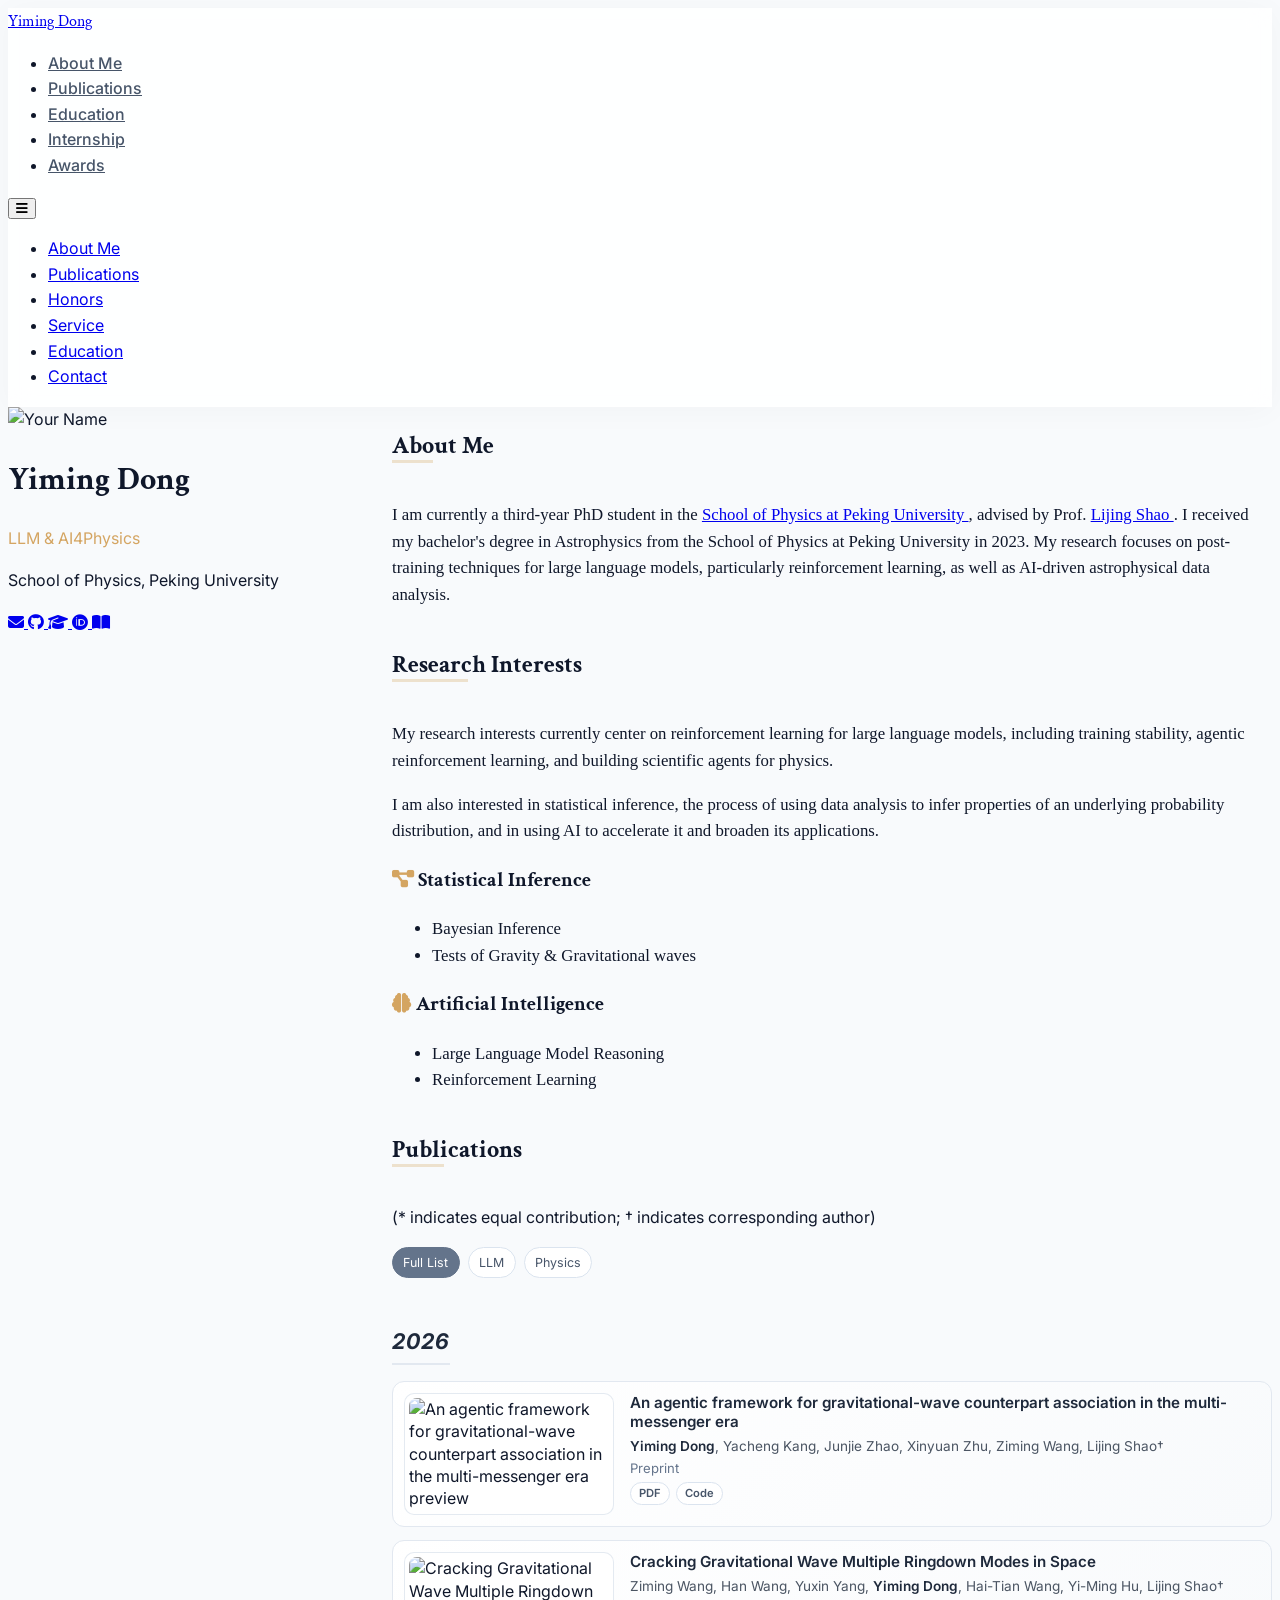
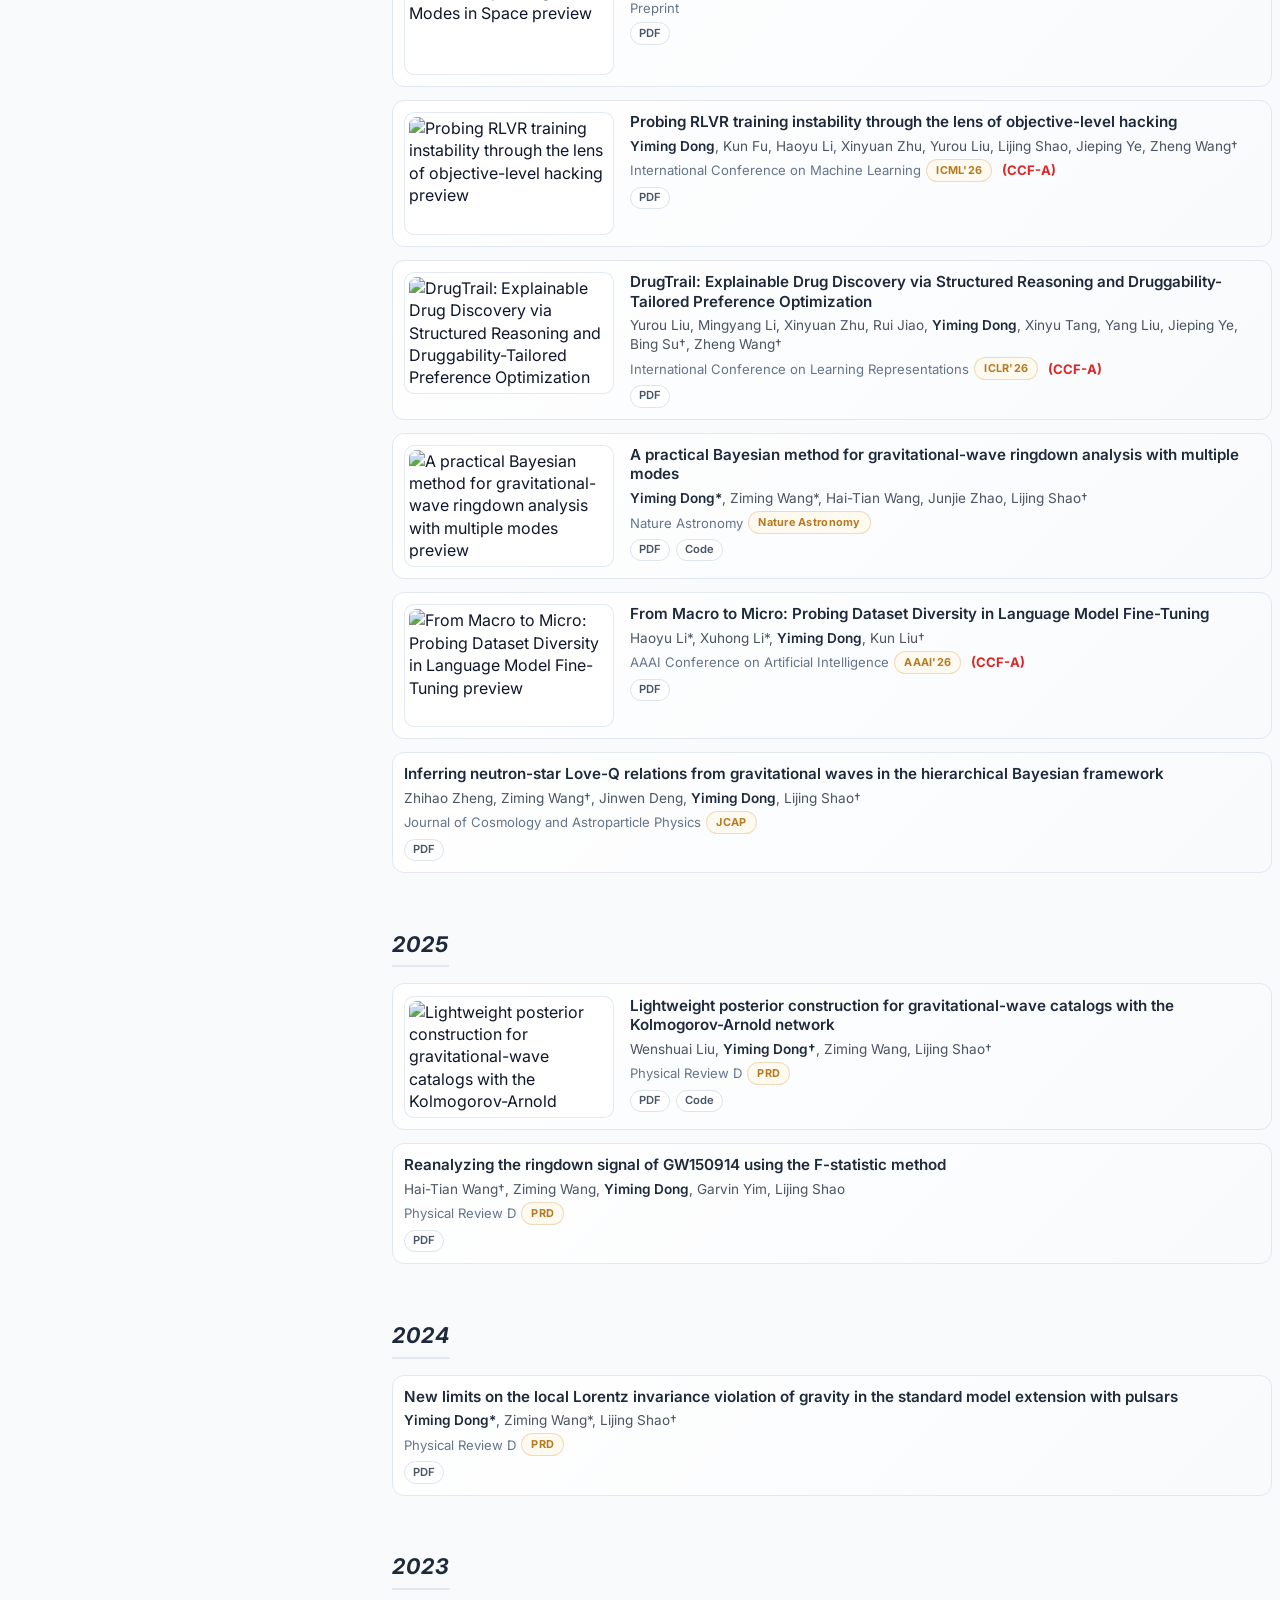
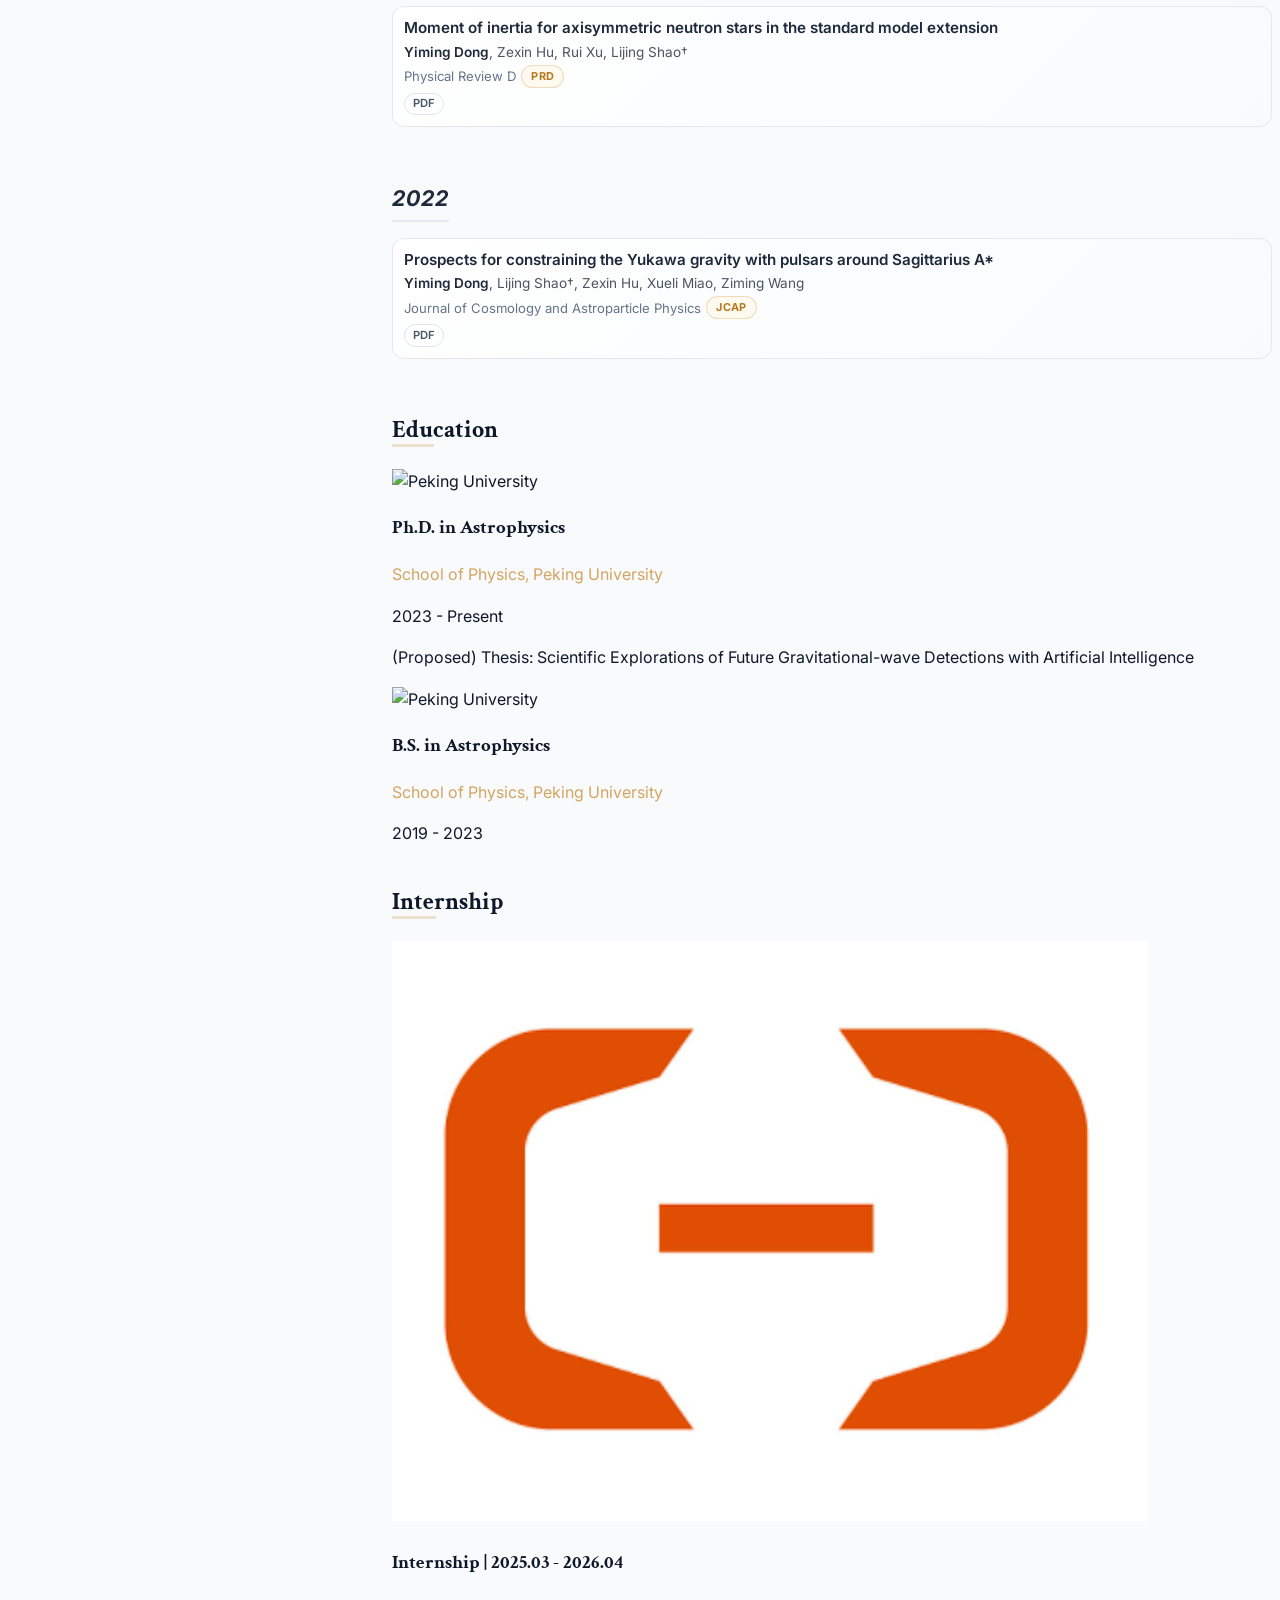
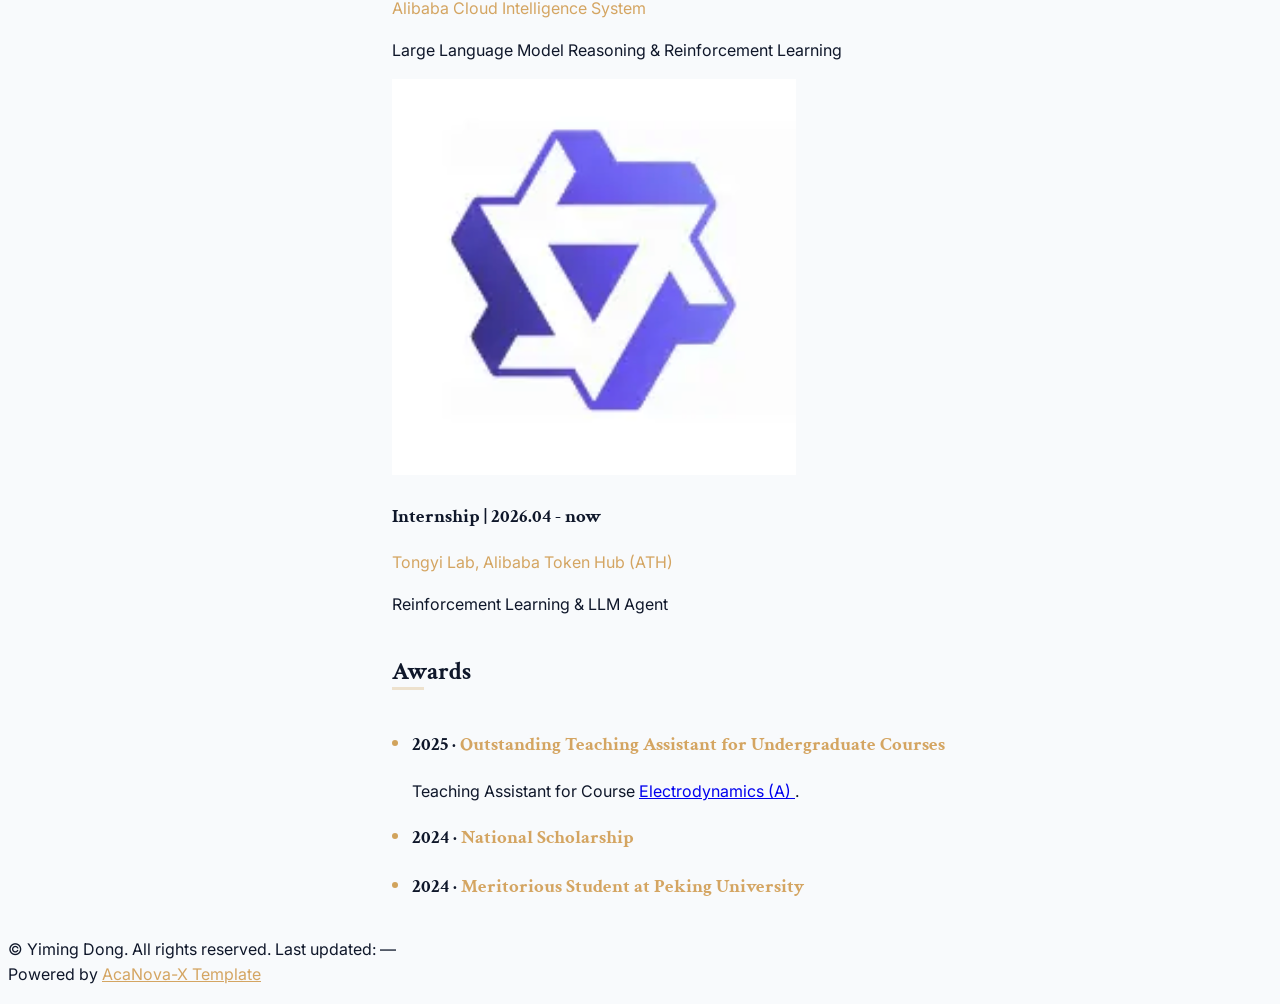
==== index.html @ 775a34cb "[REF] refactor of homepage" ====
<!DOCTYPE html>
<html lang="en" class="scroll-smooth">
<head>
    <meta charset="UTF-8">
    <meta name="viewport" content="width=device-width, initial-scale=1.0">
    <title>Yiming Dong - Academic Homepage</title>
    <link rel="preconnect" href="https://fonts.googleapis.com">
    <link rel="preconnect" href="https://fonts.gstatic.com" crossorigin>
    <link href="https://fonts.googleapis.com/css2?family=Crimson+Text:ital,wght@0,400;0,600;0,700;1,400&family=Inter:wght@300;400;500;600;700&display=swap" rel="stylesheet">
    <link rel="stylesheet" href="styles.css">
    <link rel="stylesheet" href="https://cdnjs.cloudflare.com/ajax/libs/font-awesome/6.4.0/css/all.min.css">
    <script src="https://cdn.tailwindcss.com"></script>
    <script>
      tailwind.config = {
        theme: {
          extend: {
            colors: {
              background: '#fefffe',
              foreground: '#0f172a',
              primary: '#1e293b',
              accent: '#d4a562',
              'accent-dark': '#b88a4d',
              muted: '#64748b',
            },
            fontFamily: {
              sans: ['Inter', 'sans-serif'],
              serif: ['Crimson Text', 'serif'],
            }
          }
        }
      }
    </script>
</head>
<body class="bg-background text-foreground antialiased font-sans">
    <!-- Top Navigation -->
    <nav class="top-nav glass fixed top-0 left-0 right-0 z-50 transition-all duration-300">
        <div class="max-w-7xl mx-auto px-4 sm:px-6 lg:px-8">
            <div class="flex justify-between items-center h-16 lg:h-20">
                <!-- Logo/Name -->
                <div class="flex-shrink-0">
                    <a href="#" class="text-xl lg:text-2xl font-serif font-semibold text-primary hover:text-accent transition-colors duration-200">
                        Yiming Dong
                    </a>
                </div>

                <!-- Desktop Navigation -->
                <div class="hidden lg:block">
                    <div class="ml-10 flex items-center space-x-8">
                        <ul class="nav-links flex space-x-8">
                            <li><a href="#about" class="nav-item">About Me</a></li>
                            <li><a href="#publications" class="nav-item">Publications</a></li>
                            <li><a href="#educations" class="nav-item">Education</a></li>
                            <li><a href="#services" class="nav-item">Internship</a></li>
                            <li><a href="#honors" class="nav-item">Awards</a></li>
                        </ul>
                    </div>
                </div>

                <!-- Mobile Menu Button -->
                <div class="lg:hidden flex items-center">
                    <button class="mobile-menu-btn p-2 rounded-md text-neutral-600 hover:text-primary">
                        <i class="fas fa-bars"></i>
                    </button>
                </div>
            </div>
            
            <!-- Mobile Menu -->
            <div class="mobile-menu hidden lg:hidden absolute top-16 left-0 w-full bg-white/95 backdrop-blur-md border-b border-neutral-200 shadow-lg" id="mobile-menu">
                <ul class="flex flex-col py-4 px-4 space-y-4">
                    <li><a href="#about" class="mobile-nav-item block text-neutral-600 hover:text-primary font-medium">About Me</a></li>
                    <li><a href="#publications" class="mobile-nav-item block text-neutral-600 hover:text-primary font-medium">Publications</a></li>
                    <li><a href="#honors" class="mobile-nav-item block text-neutral-600 hover:text-primary font-medium">Honors</a></li>
                    <li><a href="#services" class="mobile-nav-item block text-neutral-600 hover:text-primary font-medium">Service</a></li>
                    <li><a href="#educations" class="mobile-nav-item block text-neutral-600 hover:text-primary font-medium">Education</a></li>
                    <li><a href="#contact" class="mobile-nav-item block text-neutral-600 hover:text-primary font-medium">Contact</a></li>
                </ul>
            </div>
        </div>
    </nav>

    <!-- Main Content Grid -->
    <main class="min-h-screen pt-20 lg:pt-28 pb-12">
        <div class="w-full max-w-[1380px] mx-auto px-4 sm:px-6 lg:px-8">
            <div class="grid-layout">
                
                <!-- Left Column - Profile (Sticky) -->
                <div class="profile-column">
                    <div class="profile-card sticky top-24">
                        <!-- Profile Image -->
                        <div class="profile-image-container mb-6 mx-auto max-w-[180px]">
                            <img src="assets/profile.png" id="profile-img" alt="Your Name" class="w-full h-auto rounded-xl shadow-sm bg-gray-200">
                        </div>

                        <!-- Name and Title -->
                        <div class="text-center mb-6">
                            <h1 class="text-3xl font-serif font-bold text-primary mb-2">Yiming Dong</h1>
                            <p class="text-lg text-accent font-medium mb-1">LLM & AI4Physics</p>
                            <p class="text-neutral-600 mb-2">School of Physics, Peking University</p>
                        </div>

                        <!-- Contact Links -->
                        <div class="social-links flex flex-wrap justify-center gap-3 mb-6">
    
                        <!-- Email -->
                        <a href="#"
                        class="social-btn email-pop"
                        title="Email"
                        aria-label="Email">
                        <i class="fas fa-envelope"></i>
                        <span class="pop-text" aria-hidden="true">ydong@pku.edu.cn</span>
                        </a>

                        <!-- GitHub -->
                        <a href="https://github.com/Yiming-astro"
                        target="_blank"
                        class="social-btn"
                        title="GitHub">
                            <i class="fab fa-github"></i>
                        </a>

                        <!-- Google Scholar -->
                        <a href="https://scholar.google.com/citations?user=AsPlORUAAAAJ&hl=ja&oi=ao"
                        target="_blank"
                        class="social-btn"
                        title="Google Scholar">
                            <i class="fas fa-graduation-cap"></i>
                        </a>

                        <!-- ORCID -->
                        <a href="https://orcid.org/0000-0001-5371-4697"
                        target="_blank"
                        class="social-btn"
                        title="ORCID">
                            <i class="fab fa-orcid"></i>
                        </a>

                        <!-- OpenReview -->
                        <a href="https://openreview.net/profile?id=%7EYiming_Dong2"
                        target="_blank"
                        class="social-btn"
                        title="OpenReview">
                            <i class="fas fa-book-open"></i>
                        </a>

                    </div>

                         

                    </div>
                </div>

                <!-- Right Column - Content -->
                <div class="content-column space-y-12">
                    
                    <!-- About Section -->
                    <section id="homepage" class="scroll-mt-24">
                        <span id="about"></span> <!-- Anchor for About link -->
                        <div class="section-header mb-6">
                            <h2 class="text-3xl font-serif font-bold text-primary">About Me</h2>
                        </div>
                        <div class="prose max-w-none text-neutral-600 text-justify formal-font">
                            <p class="mb-4">
                                I am currently a third-year PhD student in the 
                                <a
                                href="https://www.phy.pku.edu.cn"
                                target="_blank"
                                rel="noopener noreferrer"
                                class="text-sky-500 hover:text-sky-600 underline underline-offset-2"
                                >
                                School of Physics at Peking University
                                </a>
                                , advised by Prof. 
                                <a
                                href="http://friendshao.github.io/about"
                                target="_blank"
                                rel="noopener noreferrer"
                                class="text-sky-500 hover:text-sky-600 underline underline-offset-2"
                                >
                                Lijing Shao
                                </a>.
                                I received my bachelor's degree in Astrophysics from the School of Physics at Peking University in 2023.
                                My research focuses on post-training techniques for large language models, particularly reinforcement learning, as well as AI-driven astrophysical data analysis.
                            </p>
                        </div>
                    </section>

                    <!-- Research Thrust Section -->
                    <section id="research-thrust" class="scroll-mt-24">
                        <div class="section-header mb-6">
                            <h2 class="text-3xl font-serif font-bold text-primary">Research Interests</h2>
                        </div>
                        <div class="prose max-w-none text-neutral-600 text-justify formal-font">

                            <p class="mb-4"> My research interests currently center on <span class="text-primary italic border-b border-primary/30 pb-0.5">reinforcement learning for large language models</span>, including training stability, agentic reinforcement learning, and building scientific agents for physics. </p>

                            <p class="mb-8"> I am also interested in <span class="text-primary italic border-b border-primary/30 pb-0.5">statistical inference</span>, the process of using data analysis to infer properties of an underlying probability distribution, and in using AI to accelerate it and broaden its applications. </p>

                            <div class="grid md:grid-cols-2 gap-6">
                                <!-- Thrust 1 -->
                                <div class="thrust-card bg-neutral-50 rounded-xl p-5 border border-neutral-100 hover:shadow-md transition-all duration-300 group flex flex-col h-full">
                                    <h3 class="font-serif font-bold text-lg text-primary mb-4 flex items-center group-hover:text-accent transition-colors">
                                        <i class="fas fa-project-diagram text-accent mr-2 group-hover:scale-110 transition-transform"></i> Statistical Inference
                                    </h3>
                                    <ul class="text-sm leading-relaxed text-neutral-600 list-disc list-inside flex-grow space-y-1">
                                        <li>Bayesian Inference</li>
                                        <li>Tests of Gravity & Gravitational waves</li>
                                    </ul>
                                </div>

                                <!-- Thrust 2 -->
                                <div class="thrust-card bg-neutral-50 rounded-xl p-5 border border-neutral-100 hover:shadow-md transition-all duration-300 group flex flex-col h-full">
                                    <h3 class="font-serif font-bold text-lg text-primary mb-4 flex items-center group-hover:text-accent transition-colors">
                                        <i class="fas fa-brain text-accent mr-2 group-hover:scale-110 transition-transform"></i> Artificial Intelligence
                                    </h3>
                                    <ul class="text-sm leading-relaxed text-neutral-600 list-disc list-inside flex-grow space-y-1">
                                        <li>Large Language Model Reasoning</li>
                                        <li>Reinforcement Learning</li>
                                    </ul>
                                </div>
                            </div>
                        </div>
                    </section>

                    <!-- Publications Section -->
                    <section id="publications" class="scroll-mt-24">
                        <div class="section-header mb-6">
                            <h2 class="text-3xl font-serif font-bold text-primary">Publications</h2>
                            <p class="text-sm text-neutral-500 mt-1">(* indicates equal contribution; † indicates corresponding author)</p>
                        </div>

                        <div class="publication-filters">
                            <a href="#" class="filter-link active" id="filter-all" data-filter="all">Full List</a>
                            <a href="#" class="filter-link" id="filter-llm" data-filter="llm">LLM</a>
                            <a href="#" class="filter-link" id="filter-physics" data-filter="physics">Physics</a>
                        </div>

                        <div id="all-publications-container" class="publications-list" style="margin-top: 1.5rem;">
                            <!-- Dynamic Content loaded from data/publications.json -->
                        </div>
                    </section>

                    <!-- Education Section -->
                    <section id="educations" class="scroll-mt-24">
                         <div class="section-header mb-6">
                            <h2 class="text-3xl font-serif font-bold text-primary">Education</h2>
                        </div>
                        <div class="timeline space-y-6">
                            <!-- Example Education Item -->
                            <div class="timeline-item flex gap-4">
                                <div class="school-logo-container w-16 h-16 flex-shrink-0 bg-white rounded-lg shadow-sm p-2 flex items-center justify-center border border-neutral-100">
                                     <img src="assets/pku.jpeg"                  
                                    alt="Peking University"
                                    class="w-full h-full object-contain">
                                </div>
                                <div class="timeline-content">
                                    <h3 class="font-semibold text-primary">Ph.D. in Astrophysics</h3>
                                    <p class="text-sm text-accent font-medium">School of Physics, Peking University</p>
                                    <p class="text-sm text-neutral-500">2023 - Present</p>
                                    <p class="text-sm text-neutral-600 mt-1">
                                        (Proposed) Thesis: Scientific Explorations of Future Gravitational-wave Detections with Artificial Intelligence
                                    </p>
                                </div>
                            </div>
                            <!-- Example Education Item -->
                            <div class="timeline-item flex gap-4">
                                <div class="school-logo-container w-16 h-16 flex-shrink-0 bg-white rounded-lg shadow-sm p-2 flex items-center justify-center border border-neutral-100">
                                    <img src="assets/pku.jpeg"                  
                                    alt="Peking University"
                                    class="w-full h-full object-contain">
                                </div>
                                <div class="timeline-content">
                                    <h3 class="font-semibold text-primary">B.S. in Astrophysics</h3>
                                    <p class="text-sm text-accent font-medium">School of Physics, Peking University</p>
                                    <p class="text-sm text-neutral-500">2019 - 2023</p>
                                </div>
                            </div>
                        </div>
                    </section>
                    
                    <!-- Internship Section -->
                    <section id="services" class="scroll-mt-24">
                    <div class="section-header mb-6">
                        <h2 class="text-3xl font-serif font-bold text-primary">Internship</h2>
                    </div>

                        <div class="timeline space-y-6">
                            <div class="timeline-item flex gap-4">
                                <div class="school-logo-container w-16 h-16 flex-shrink-0 bg-white rounded-lg shadow-sm p-2 flex items-center justify-center border border-neutral-100">
                                    <img src="assets/aliyun.png"
                                    alt="Alibaba Cloud Intelligence System"
                                    class="w-full h-full object-contain">
                                </div>
                                <div class="timeline-content">
                                    <h3 class="font-semibold text-primary">Internship | 2025.03 - 2026.04</h3>
                                    <p class="text-sm text-accent font-medium">Alibaba Cloud Intelligence System</p>
                                    <p class="text-sm text-neutral-600 mt-1 leading-relaxed">
                                    Large Language Model Reasoning & Reinforcement Learning
                                    </p>
                                </div>
                            </div>
                            <div class="timeline-item flex gap-4">
                                <div class="school-logo-container w-16 h-16 flex-shrink-0 bg-white rounded-lg shadow-sm p-2 flex items-center justify-center border border-neutral-100">
                                    <img src="assets/tongyi.png"
                                    alt="Tongyi Lab, Alibaba Token Hub"
                                    class="w-full h-full object-contain">
                                </div>
                                <div class="timeline-content">
                                    <h3 class="font-semibold text-primary">Internship | 2026.04 - now</h3>
                                    <p class="text-sm text-accent font-medium">Tongyi Lab, Alibaba Token Hub (ATH)</p>
                                    <p class="text-sm text-neutral-600 mt-1 leading-relaxed">
                                    Reinforcement Learning & LLM Agent
                                    </p>
                                </div>
                            </div>
                        </div>
                    </section>

                    <!-- Honors Section -->
                    <section id="honors" class="scroll-mt-24">
                        <div class="section-header mb-6 flex justify-between items-center">
                            <h2 class="text-3xl font-serif font-bold text-primary">Awards</h2>
                        </div>

                        <div class="experience-list space-y-2">
                            <div class="experience-item">
                                <h3 class="font-semibold text-primary">
                                    2025  ·  
                                    <span class="text-accent font-medium">
                                        Outstanding Teaching Assistant for Undergraduate Courses
                                    </span>
                                </h3>
                                <p class="text-sm text-neutral-600 mt-1 leading-relaxed">
                                Teaching Assistant for Course
                                <a
                                    href="http://friendshao.github.io/teaching/ced24/"
                                    target="_blank"
                                    rel="noopener noreferrer"
                                    class="text-sky-500 hover:text-sky-600 underline underline-offset-2"
                                >
                                    Electrodynamics (A)
                                </a>.
                                </p>
                            </div>
                            <div class="experience-item">
                                <h3 class="font-semibold text-primary">
                                    2024  ·  
                                    <span class="text-accent font-medium">
                                        National Scholarship
                                    </span>
                                </h3>
                            </div>
                            <div class="experience-item">
                                <h3 class="font-semibold text-primary">
                                    2024  ·  
                                    <span class="text-accent font-medium">
                                        Meritorious Student at Peking University
                                    </span>
                                </h3>
                            </div>
                        </div>
                        


                    </section>

                </div>
            </div>
        </div>
    </main>

    <!-- Footer -->
    <footer class="bg-white border-t border-neutral-200 py-8 mt-12">
        <div class="max-w-7xl mx-auto px-4 sm:px-6 lg:px-8 text-center">
            <p class="text-neutral-500 text-sm">
                &copy; Yiming Dong. All rights reserved. Last updated: <span id="last-updated">—</span> <br>
                Powered by <a href="#" class="text-accent hover:text-accent-dark">AcaNova-X Template</a>
            </p>
        </div>
    </footer>

    <script src="script.js"></script>
</body>
</html>
---- styles.css ----
@import url('https://fonts.googleapis.com/css2?family=Crimson+Text:ital,wght@0,400;0,600;0,700;1,400&family=Inter:wght@300;400;500;600;700&family=Kalam:wght@300;400;700&display=swap');

/* Base Styles */
body {
    font-family: 'Inter', sans-serif;
    color: #0f172a; /* slate-900 */
    background-color: #f8fafc; /* slate-50 */
    line-height: 1.6;
}

/* Typography Overrides */
h1, h2, h3, h4, h5, h6 {
    font-family: 'Crimson Text', serif;
}

.font-serif {
    font-family: 'Crimson Text', serif;
}

.font-sans {
    font-family: 'Inter', sans-serif;
}

/* Glassmorphism Navigation */
.glass {
    background: rgba(255, 255, 255, 0.85);
    backdrop-filter: blur(12px);
    -webkit-backdrop-filter: blur(12px);
    border-bottom: 1px solid rgba(255, 255, 255, 0.3);
    box-shadow: 0 4px 30px rgba(0, 0, 0, 0.03);
}

.nav-item {
    position: relative;
    font-weight: 500;
    color: #475569; /* slate-600 */
    transition: color 0.2s;
}

.nav-item:hover {
    color: #1e293b; /* slate-800 */
}

.nav-item::after {
    content: '';
    position: absolute;
    width: 0;
    height: 2px;
    bottom: -4px;
    left: 0;
    background-color: #d4a562; /* accent */
    transition: width 0.3s ease;
}

.nav-item:hover::after {
    width: 100%;
}

/* Hero Section */
.profile-image-container {
    position: relative;
    z-index: 10;
}

/* Section Styling */
section {
    position: relative;
}

.section-header h2 {
    position: relative;
    display: inline-block;
}

.section-header h2::after {
    content: '';
    position: absolute;
    bottom: 2px;
    left: 0;
    width: 40%;
    height: 3px;
    background-color: rgba(212, 165, 98, 0.3); /* accent with opacity */
    z-index: -1;
}

/* Main Layout Grid */
.grid-layout {
    display: grid;
    grid-template-columns: 1fr;
    gap: 2rem;
}

@media (min-width: 1024px) {
    .grid-layout {
        grid-template-columns: 320px 1fr;
        gap: 4rem;
        align-items: start;
    }
}

/* Cards */
.news-card, .research-card, .contact-card {
    transition: all 0.3s ease;
}

.news-card:hover, .research-card:hover, .contact-card:hover {
    transform: translateY(-2px);
    box-shadow: 0 10px 15px -3px rgba(0, 0, 0, 0.1), 0 4px 6px -2px rgba(0, 0, 0, 0.05);
    border-color: #cbd5e1; /* slate-300 */
}

/* Scrollbar */
::-webkit-scrollbar {
    width: 8px;
}

::-webkit-scrollbar-track {
    background: #f1f5f9;
}

::-webkit-scrollbar-thumb {
    background: #cbd5e1;
    border-radius: 4px;
}

::-webkit-scrollbar-thumb:hover {
    background: #94a3b8;
}

/* Utility */
.text-accent {
    color: #d4a562;
}

.bg-accent {
    background-color: #d4a562;
}

.border-accent {
    border-color: #d4a562;
}

.hover\:text-accent:hover {
    color: #d4a562;
}

/* Research Highlights (Accordion/Details Style if needed, but using clean list for now) */
details summary {
    cursor: pointer;
    transition: all 0.2s cubic-bezier(0.4, 0, 0.2, 1);
    text-align: justify;
}

/* ============================================================
   Publication List Styles (v1.1.0 — card-based layout)
   ============================================================ */

.pub-year-group {
    margin-bottom: 2rem;
}

.pub-year-header {
    font-family: 'Inter', sans-serif;
    font-size: 1.35rem;
    font-weight: 700;
    font-style: italic;
    letter-spacing: 0.05em;
    color: #1e293b;
    margin-bottom: 1rem;
    border-bottom: 2px solid #e2e8f0;
    padding-bottom: 0.25rem;
    display: inline-block;
}

.pub-list-ul {
    list-style: none;
    padding-left: 0;
    margin: 0;
    display: flex;
    flex-direction: column;
    gap: 0.8rem;
}

.pub-list-item {
    display: flex;
    gap: 1rem;
    align-items: flex-start;
    padding: 0.7rem;
    border: 1px solid #e2e8f0;
    border-radius: 12px;
    background: linear-gradient(135deg, #ffffff 0%, #f8fafc 100%);
    transition: border-color 0.25s ease, background-color 0.25s ease;
    line-height: 1.4;
}

.pub-list-item:hover {
    border-color: rgba(212, 165, 98, 0.55);
}

.pub-content-wrapper {
    width: 100%;
    flex: 1 1 auto;
}

.pub-line-1 {
    display: flex;
    flex-wrap: wrap;
    align-items: center;
    gap: 0.4rem;
    font-size: 0.9rem;
    margin-bottom: 0.3rem;
}

.pub-title-text {
    font-weight: 600;
    color: #1e293b;
    font-size: 0.95rem;
    line-height: 1.3;
    flex: 0 1 auto;
}

.pub-line-2 {
    font-size: 0.85rem;
    color: #4b5563;
    margin-bottom: 0.2rem;
}

.pub-line-2 strong,
.pub-line-2 b {
    color: #1e293b;
    font-weight: 600;
}

.pub-line-3 {
    font-size: 0.82rem;
    color: #64748b;
    display: flex;
    flex-wrap: wrap;
    align-items: center;
    gap: 0.3rem;
}

.pub-line-4 {
    display: flex;
    flex-wrap: wrap;
    gap: 0.35rem;
    margin-top: 0.3rem;
}

.pub-link-btn {
    display: inline-block;
    font-size: 0.7rem;
    font-weight: 600;
    padding: 0.15rem 0.5rem;
    border: 1px solid #dbe4ef;
    border-radius: 999px;
    color: #475569;
    text-decoration: none;
    transition: all 0.2s;
    background-color: #ffffff;
    box-shadow: 0 8px 16px -14px rgba(15, 23, 42, 0.45);
}

.pub-link-btn:hover {
    border-color: rgba(212, 165, 98, 0.55);
    color: #b7791f;
    background-color: #fffaf0;
}

.pub-link-btn.is-placeholder {
    color: #94a3b8;
    border-style: dashed;
    background-color: #f8fafc;
    cursor: default;
}

.pub-venue-tag {
    display: inline-flex;
    align-items: center;
    justify-content: center;
    padding: 0.28rem 0.8rem;
    border-radius: 999px;
    border: 1px solid rgba(148, 163, 184, 0.28);
    background: rgba(255, 255, 255, 0.96);
    font-size: 0.78rem;
    font-weight: 700;
    letter-spacing: 0.04em;
    white-space: nowrap;
}

.pub-venue-inline-tag {
    padding: 0.18rem 0.58rem;
    font-size: 0.68rem;
    letter-spacing: 0.025em;
}

.tag-conference {
    color: #b7791f;
    border-color: rgba(212, 165, 98, 0.36);
    background: #fffaf0;
}

.tag-under-review {
    color: #2563eb;
    border-color: rgba(37, 99, 235, 0.22);
    background: #eff6ff;
}

.pub-badge-highlight {
    display: inline-block;
    background-color: #ef4444;
    color: #ffffff;
    font-size: 0.75rem;
    font-weight: 700;
    padding: 0.16rem 0.5rem;
    border-radius: 999px;
    line-height: 1.2;
}

/* CCF Ranks */
.ccf-rank {
    font-weight: 700;
    margin-left: 0.3rem;
}

.ccf-a {
    color: #dc2626;
}

.ccf-b {
    color: #2563eb;
}

.ccf-c {
    color: #16a34a;
}

/* Publication filters */
.publication-filters {
    display: flex;
    flex-wrap: wrap;
    gap: 0.5rem;
    margin: 1rem 0 0;
}

.filter-link {
    display: inline-flex;
    align-items: center;
    padding: 0.3rem 0.65rem;
    font-size: 0.78rem;
    border-radius: 999px;
    border: 1px solid #dbe4ef;
    background: #ffffff;
    color: #475569;
    text-decoration: none;
    transition: all 0.2s ease;
}

.filter-link:hover,
.filter-link.active {
    background: #64748b;
    border-color: #64748b;
    color: #ffffff;
}

.empty-state {
    text-align: center;
    color: #64748b;
    padding: 2rem 0;
}

.subtitle-text {
    font-size: 0.95rem;
    color: #64748b;
    margin-left: 0.5rem;
}

/* Thumbnail */
.pub-list-item.with-thumbnail-expanded {
    display: flex;
}

.pub-thumbnail-box {
    width: 200px;
    aspect-ratio: 16 / 9;
    flex-shrink: 0;
    order: -1;
    position: relative;
    border-radius: 10px;
    overflow: hidden;
    background: #ffffff;
    border: 1px solid rgba(226, 232, 240, 0.9);
    padding: 0.25rem;
}

.pub-thumbnail-box img {
    width: 100%;
    height: 100%;
    display: block;
    border-radius: 8px;
    object-fit: contain;
    background: #ffffff;
}

/* News Item Dashed Line */
.news-item {
    display: grid;
    grid-template-columns: 80px 1fr;
    gap: 1.5rem;
    align-items: baseline;
    padding-bottom: 0.5rem;
    border-bottom: 1px dashed #e2e8f0;
}

.news-date {
    font-family: 'Kalam', cursive; /* Cleaner, wider handwriting font */
    font-weight: 400; 
    font-size: 0.9rem; 
    color: #64748b;
    white-space: nowrap;
}

.news-content {
    font-family: 'Kalam', cursive; /* Cleaner, wider handwriting font */
    font-size: 0.95rem; 
    color: #334155;
    line-height: 1.5;
}

.news-item:last-child {
    border-bottom: none;
}

/* Formal Text */
.formal-font {
    font-family: 'Times New Roman', Times, serif;
    font-size: 1.05rem;
    line-height: 1.6;
}

/* Service Section */
.service-category {
    padding-bottom: 1.5rem;
    border-bottom: 1px solid #f1f5f9;
    margin-bottom: 1.5rem;
}

.service-category:last-child {
    border-bottom: none;
    margin-bottom: 0;
    padding-bottom: 0;
}

.service-category h3 {
    font-size: 1rem; /* Match education header size */
    font-weight: 600;
    color: #1e293b;
    margin-bottom: 0.35rem;
    font-family: 'Inter', sans-serif;
}

.service-items {
    font-family: 'Inter', sans-serif;
    font-size: 0.9rem; /* Match education text size (approx) */
    color: #475569;
    line-height: 1.5;
}

/* Honors Section Styling */
.honor-item {
    display: grid;
    grid-template-columns: 100px 1fr;
    gap: 1.5rem;
    align-items: baseline;
    margin-bottom: 1.5rem;
}

.honor-year {
    font-family: 'Courier New', Courier, monospace;
    font-weight: 700;
    font-size: 0.9rem;
    color: #d4a562; /* accent */
    text-align: right;
    white-space: nowrap;
}

.honor-content h3 {
    font-size: 1rem;
    font-weight: 600;
    color: #1e293b; /* primary */
}

/* Mobile responsive for publications */
@media (max-width: 640px) {
    .pub-list-item,
    .pub-list-item.with-thumbnail-expanded {
        flex-direction: column;
    }

    .pub-thumbnail-box {
        width: 100%;
        max-width: none;
    }

    .publication-filters {
        flex-direction: column;
        align-items: stretch;
    }
}

/* Email copy */
.email-pop {
  position: relative;
}

.email-pop .pop-text {
  position: absolute;
  left: 50%;
  bottom: calc(100% + 10px);
  transform: translateX(-50%);
  background: #111;
  color: #fff;
  padding: 6px 10px;
  border-radius: 10px;
  font-size: 12px;
  white-space: nowrap;
  opacity: 0;
  pointer-events: none;
  transition: opacity 0.15s ease, transform 0.15s ease;
}

.email-pop.is-open .pop-text {
  opacity: 1;
  pointer-events: auto;
  transform: translateX(-50%) translateY(-2px);
}

.email-pop .pop-text::after {
  content: "";
  position: absolute;
  top: 100%;
  left: 50%;
  transform: translateX(-50%);
  border: 6px solid transparent;
  border-top-color: #111;
}

.experience-item {
  position: relative;
  padding-left: 1.25rem;
}

.experience-item::before {
  content: "";
  position: absolute;
  left: 0;
  top: 0.6em;
  width: 6px;
  height: 6px;
  background-color: #d1a35c;
  border-radius: 50%;
}

/* Awards section: dot list style */
#honors .timeline-item {
  position: relative;
  padding-left: 1.25rem;
}

#honors .timeline-item::before {
  content: "";
  position: absolute;
  left: 0;
  top: 0.6em;
  width: 7px;
  height: 7px;
  background-color: #d4a562; /* accent */
  border-radius: 50%;
}
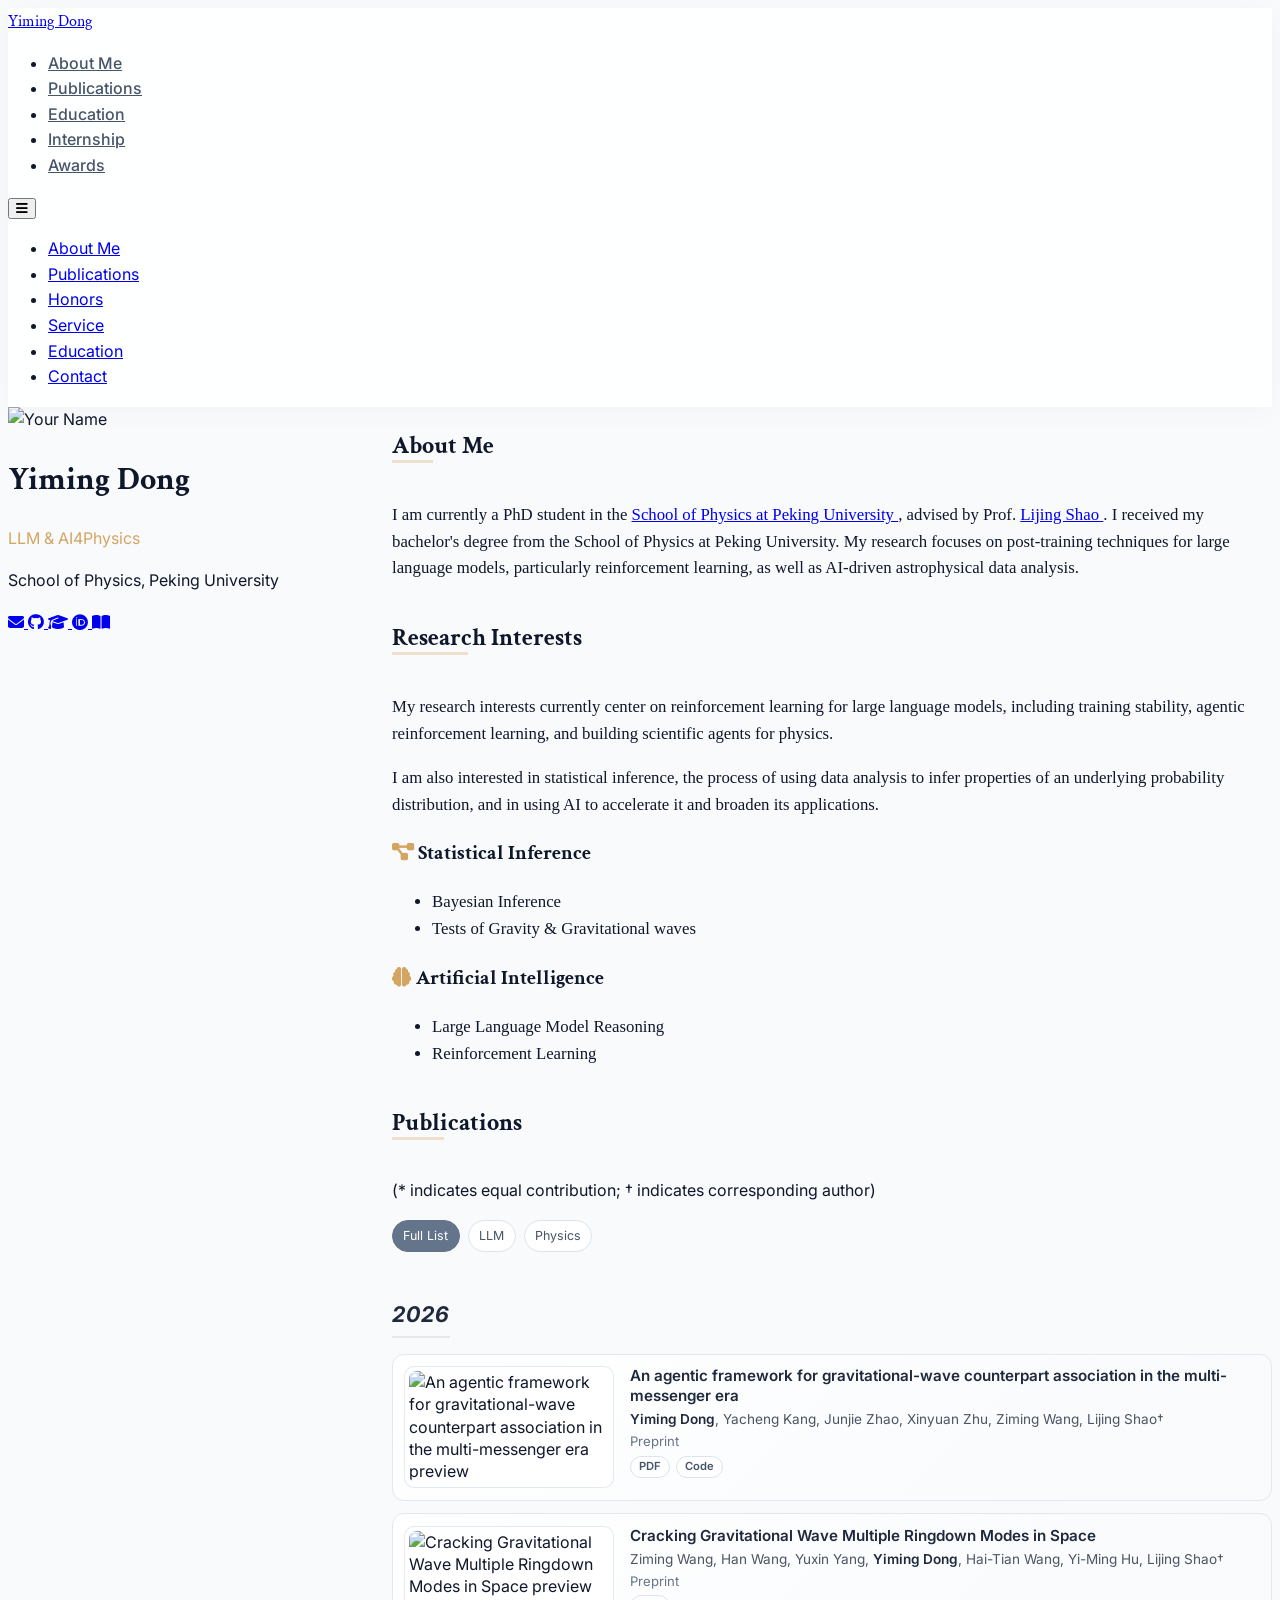
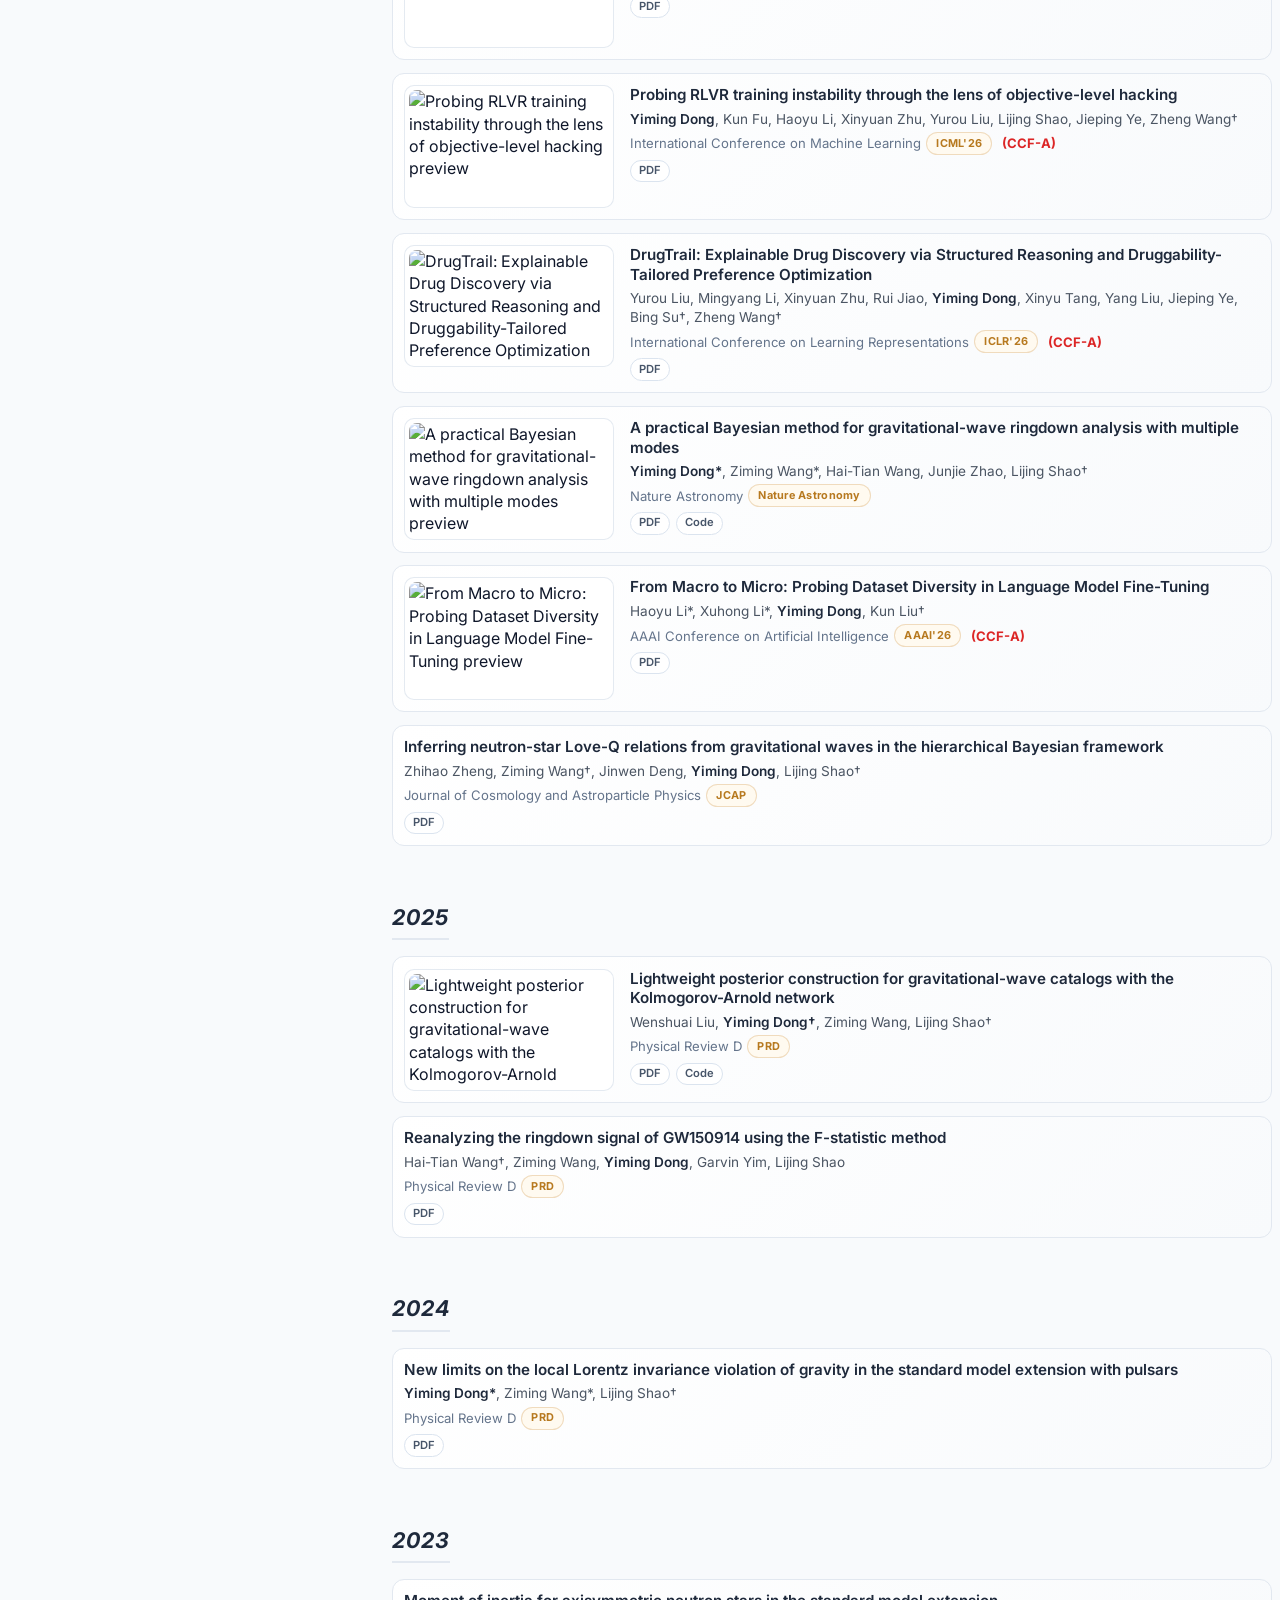
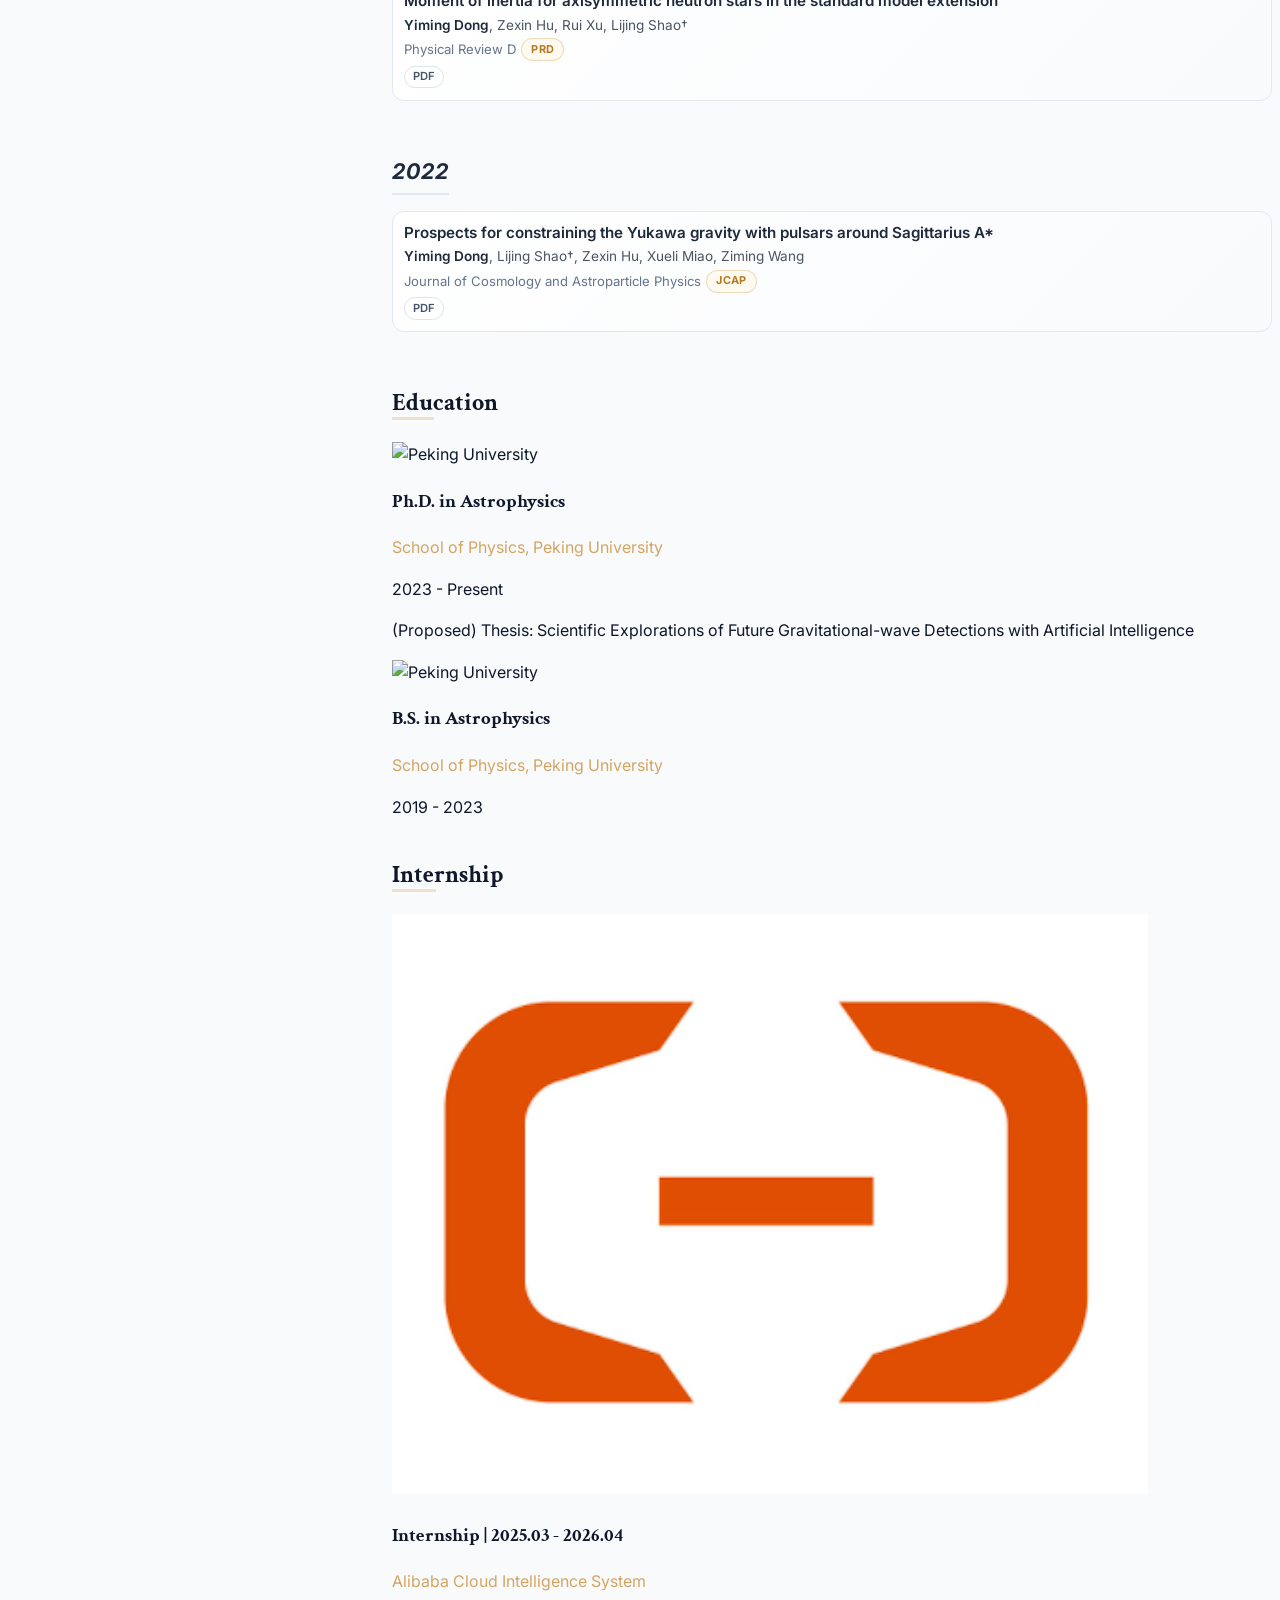
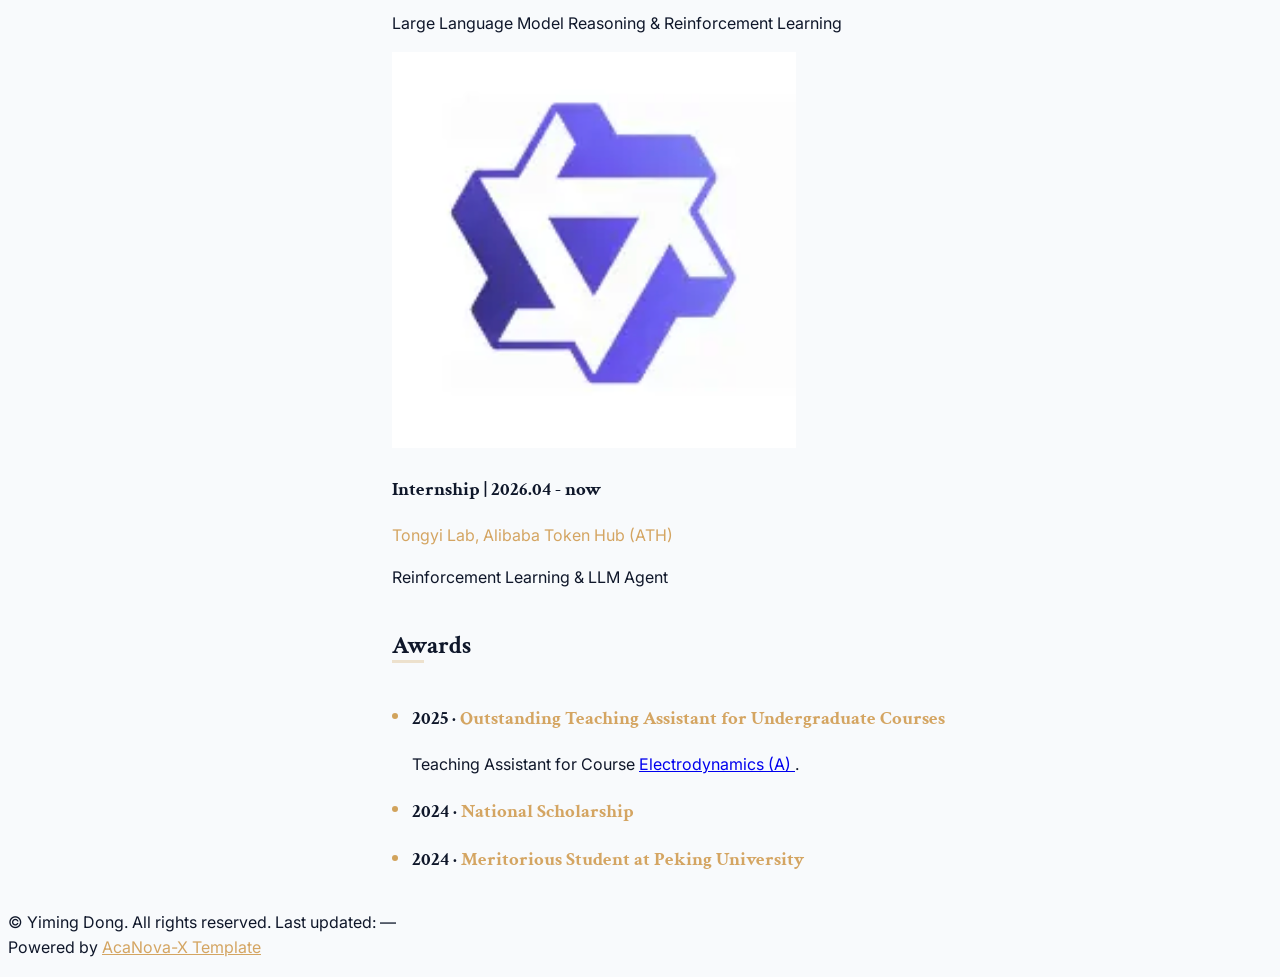
==== commit 737b9aeb: "minor" ====
--- a/index.html
+++ b/index.html
@@ -160,7 +160,7 @@
                         </div>
                         <div class="prose max-w-none text-neutral-600 text-justify formal-font">
                             <p class="mb-4">
-                                I am currently a third-year PhD student in the 
+                                I am currently a PhD student in the 
                                 <a
                                 href="https://www.phy.pku.edu.cn"
                                 target="_blank"
@@ -178,7 +178,7 @@
                                 >
                                 Lijing Shao
                                 </a>.
-                                I received my bachelor's degree in Astrophysics from the School of Physics at Peking University in 2023.
+                                I received my bachelor's degree from the School of Physics at Peking University.
                                 My research focuses on post-training techniques for large language models, particularly reinforcement learning, as well as AI-driven astrophysical data analysis.
                             </p>
                         </div>
